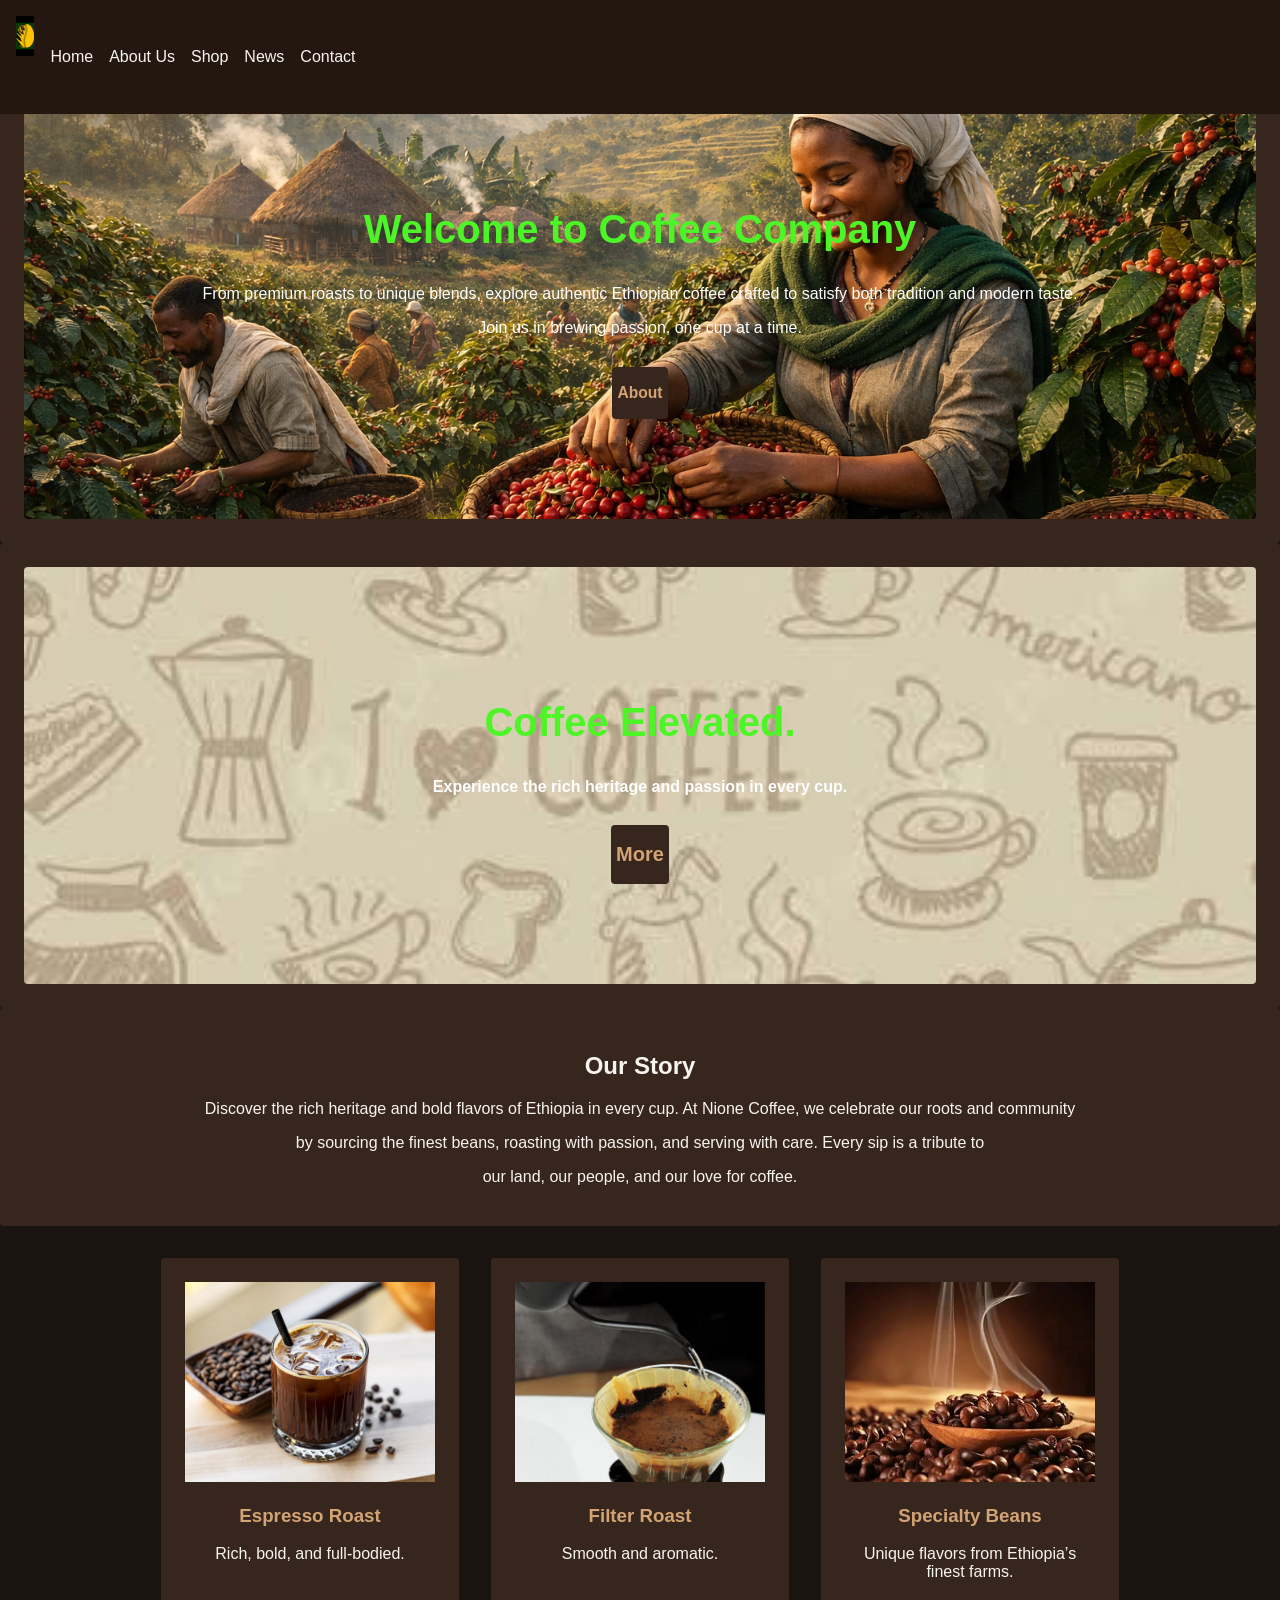
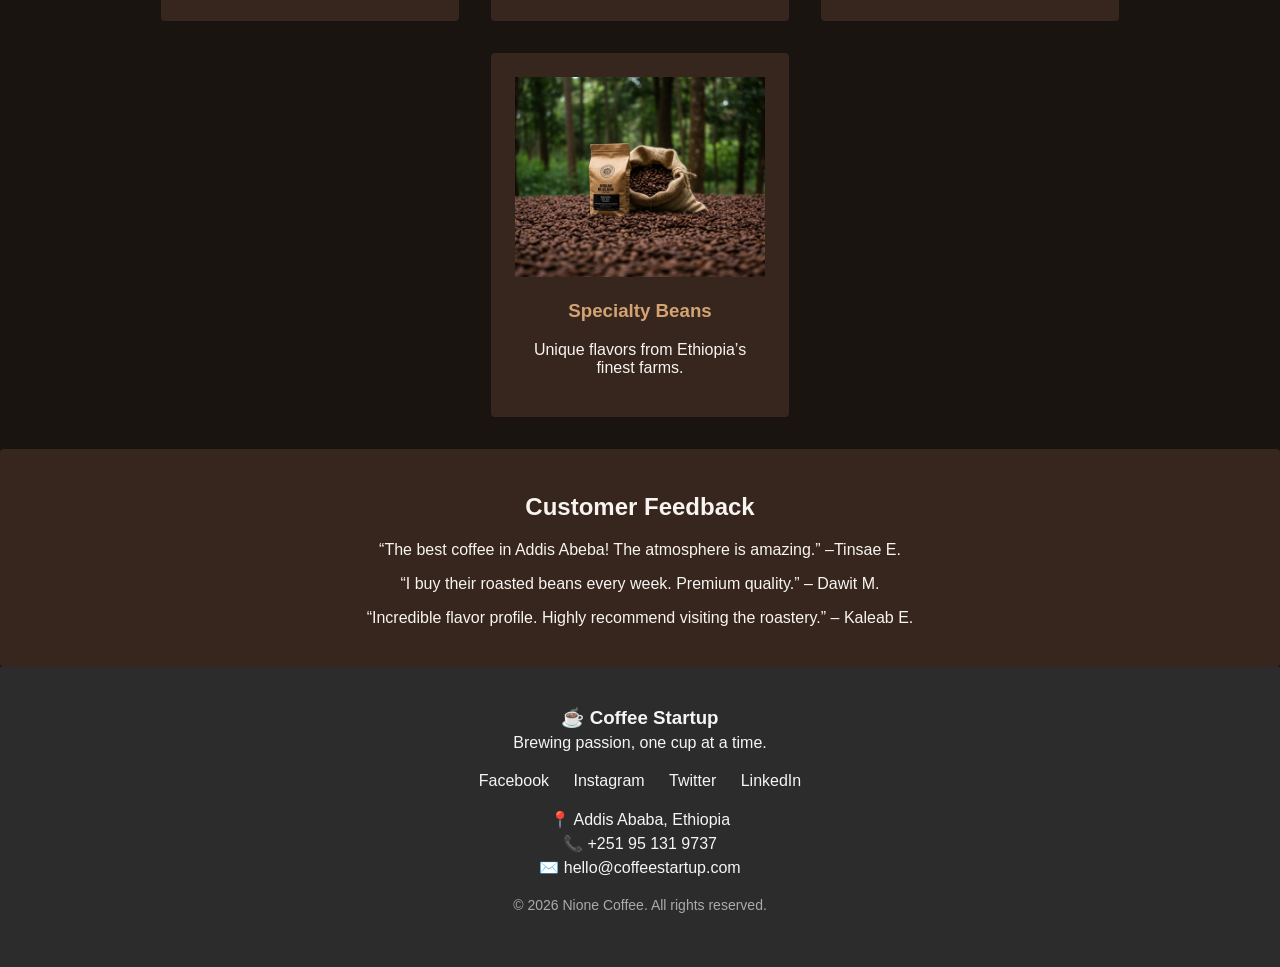
==== index.html @ ac16df78 "Update index.html" ====
<!DOCTYPE html>
<html lang="en">
  <meta name="viewport" content="width=device-width, initial-scale=1.0">

  <head>
  <title>Naion</title>
  <!-- Add the favicon link -->
  <link rel="icon" href="coffee%20imge/photo_2026-03-15_19-44-44.jpg" type="image/x-icon">
</head>
  
<head>
  <meta charset="UTF-8">

 
  <link rel="stylesheet" href="css/styles.css">
 
</head>
<body>
   

  
 <header class="navbar">
  <div class="logo">
  <img src="coffee%20imge/photo_2026-03-15_18-00-04.jpg"  style="height:40px;" >
</div>
  <ul>
    <li><a href="index.html">Home</a></li>
    <li><a href="About.html">About Us</a></li>
    <li><a href="shop.html">Shop</a></li>
     <li><a href="News.html">News</a></li>
    <li><a href="contact.html">Contact</a></li>
  </ul>
</header>

  <!-- Home Section (Hope) -->
<section id="hero-content" class="hero-content" >
    
    <div class="hero-content"  
    style="background-image: url('coffee imge/0260321_161617.png');
         background-size:100%;
         background-position: center;
         color: white;
         text-align: center;
         padding: 100px 100px;">
        <h1>Welcome to Coffee Company</h1>
      <p>From premium roasts to unique blends, explore authentic Ethiopian coffee crafted
        to satisfy both tradition and modern taste. </p>
      <p>Join us in brewing passion, one cup at a time.</p>
   <div >
      <button > <h3>  About  </h3> </button>
    </div>
    </div>
  </section>

   
  <section id="hero-content" class="hero-content" >
    
    <div class="hero-content"  
    style="background-image: url('coffee imge/coffee background.jpg');
         background-size:100%;
         background-position: center;
         color: white;
         text-align: center;
         padding: 100px 20px;">
      <h1><B>Coffee Elevated.</B></h1>
      <p><B>Experience the rich heritage and passion in every cup.</B></p>
<div>
       <button ><h2>More</h2></button>
</div>
    </div>
  </section>
 
  <!-- Story Section -->
  <section id="hero-content" class="hero-content">
    <h2>Our Story</h2>
    <p> Discover the rich heritage and bold flavors of Ethiopia in every cup.
      At Nione Coffee, we celebrate our roots and community</p> <p>by sourcing the finest beans,
      roasting with passion, and serving with care. 
      Every sip is a tribute to</p><p> our land, our people, and our love for coffee.</p>
  
  </section>

  <!-- Products Section -->
  
  
  
  <section id="products" class="products">
    
    <div class="product-grid">
      <div class="product">
        <img src="coffee imge/Espresso Roast.jpg" alt="Espresso Roast">
        <h3>Espresso Roast</h3>
        <p>Rich, bold, and full-bodied.</p>
      </div>
      <div class="product">
        <img src="coffee%20imge/Filter Roast.jpg" alt="Filter Roast">
        <h3>Filter Roast</h3>
        <p>Smooth and aromatic.</p>
      </div>
      <div class="product">
        <img src="coffee imge/Specialty Beans.webp" alt="Specialty Coffee">
        <h3>Specialty Beans</h3>
        <p>Unique flavors from Ethiopia’s finest farms.</p>
      </div>
       <div class="product">
        <img src="coffee%20imge/forest.png" alt="Specialty Coffee">
        <h3>Specialty Beans</h3>
        <p>Unique flavors from Ethiopia’s finest farms.</p>
      </div>
       
    </div>
  </section>

 

  <!-- Testimonials -->
  <section id="hero-content" class="hero-content">
    <h2>Customer Feedback</h2>
    <blockquote>“The best coffee in Addis Abeba! The atmosphere is amazing.” –Tinsae E.</blockquote>
    <blockquote>“I buy their roasted beans every week. Premium quality.” – Dawit M.</blockquote>
    <blockquote>“Incredible flavor profile. Highly recommend visiting the roastery.” – Kaleab E.</blockquote>
  </section>
<fotter>
  <footer style="background-color:#2c2c2c; color:#f5f5f5; padding:40px 20px; text-align:center;">
  <div style="margin-bottom:20px;">
    <h3 style="margin:0; font-family:'Arial', sans-serif;">☕ Coffee Startup</h3>
    <p style="margin:5px 0;">Brewing passion, one cup at a time.</p>
  </div>

  <!-- Social Media Links -->
  <div style="margin:20px 0;">
    <a href="https://tiyo-man.github.io/coffee/contact.html" target="_blank" style="margin:0 10px; color:#f5f5f5; text-decoration:none;">Facebook</a>
    <a href="https://tiyo-man.github.io/coffee/contact.html" target="_blank" style="margin:0 10px; color:#f5f5f5; text-decoration:none;">Instagram</a>
    <a href="https://tiyo-man.github.io/coffee/contact.html target="_blank" style="margin:0 10px; color:#f5f5f5; text-decoration:none;">Twitter</a>
    <a href="https://tiyo-man.github.io/coffee/contact.html" target="_blank" style="margin:0 10px; color:#f5f5f5; text-decoration:none;">LinkedIn</a>
  </div>

  <!-- Contact Info -->
  <div style="margin:20px 0;">
    <p style="margin:5px 0;">📍 Addis Ababa, Ethiopia</p>
    <p style="margin:5px 0;">📞 +251 95 131 9737</p>
    <p style="margin:5px 0;">✉️ hello@coffeestartup.com</p>
  </div>

  <div style="margin-top:20px; font-size:14px; color:#aaa;">
  <p>  © 2026 Nione Coffee. All rights reserved.</p>
  </div>
</footer>

        <script src="js/main.js"></script>
   
</body>
</html>
---- css/styles.css ----
/* Phones */
@media (max-width: 600px) {
  nav ul {
    flex-direction: column;
    font-size: 14px;
  }
}

/* Tablets */
@media (min-width: 601px) and (max-width: 1024px) {
  nav ul {
    flex-direction: row;
    font-size: 16px;
  }
}

/* Desktops */
@media (min-width: 1025px) {
  nav ul {
    font-size: 18px;
  }
}



body {
  margin: 0;
  font-family: 'Segoe UI', Arial, sans-serif;
  background: #1a1410;
  color: #f8f4f0;
  padding-top: 50px; /* prevents overlap with fixed nav */
}

/* Navigation bar */
.navbar {
  position: fixed;
  top: 0;
  width: 100%;
  background: #231710; /* dark brown background */
  padding: 1rem 1rem;

  z-index: 100;
  display: flex;
  justify-content: 200em
  align-items: center;
}

/* Logo */
.navbar .logo {
  font-size: 2rem;
  font-weight: bold;
  color: #d4a373; /* golden accent */
  letter-spacing: 2em;
}

/* Menu */
.navbar ul {
  list-style: none;
  display: flex;
  gap: 1em;

  padding: 1em;
}

.navbar ul li a {
  color: #f8f4f0;
  text-decoration: none;
  font-weight: 500;
  transition: color 0.3s ease;
}

.navbar ul li a:hover {
  color: #d4a373; /* hover accent */
}


/* Hero sections */


.hero-content {
   background: #36261e;
  border-radius: 4px;
  padding: 1.5em;
  max-width: 100%;
  max-height: 100%;
  text-align: center;
  animation: fadeInUp 0.75s ease;
}
.hero-content h1 {
  font-size: 2.5em;
  color: #4DF527;
.hero-content h2, h3 { color: #d4a373; }
}
.hero-content button {
  margin-top: 1em;
  background: #36261e;
  color: #d4a373;
  border: none;
  padding: 0.1em 0.4em;
  border-radius: 4px;
  font-weight: bold;
  cursor: pointer;
}
.product button:hover { background: #d4a373; }


/* Product Grid */
.product-grid {
  display: flex;
  flex-wrap: wrap;
  justify-content: center;
  gap: 2em;
  padding: 2em;
}
.product {
  background: #36261e;
  border-radius: 4px;
  padding: 1.5em;
  width: 250px;
  text-align: center;
  animation: fadeInUp 0.75s ease;
}
.product img {
  width: 100%;
  max-width: 250px;
  height: 200px;
  object-fit: cover;
}
.product h3 { color: #d4a373; }
.product button {
  margin-top: 1em;
  background: #36261e;
  color: #d4a373;
  border: none;
  padding: 0.1em 0.4em;
  border-radius: 4px;
  font-weight: bold;
  cursor: pointer;
}
.product button:hover { background: #d4a373; }

/* Modal */
.modal {
  display: none;
  position: fixed;
  inset: 0;
  background: rgba(30,20,16,.8);
  justify-content: center;
  align-items: center;
  z-index: 1000;
}
.modal-content {
  background: #231710;
  padding: 2em;
  border-radius: 12px;
  max-width: 350px;
  margin: auto;
  color: #f8f4f0;
  position: relative;
}
.close {
  position: absolute;
  top: 1em; right: 1em;
  font-size: 1.6em;
  color: #f8f4f0;
  cursor: pointer;
}

/* Footer */
footer {
  background: #2c2c2c;
  text-align: center;
  padding: 2em;
  color: #aaa;
}

/* Animations */
@keyframes fadeInUp {
  from { opacity:0; transform:translateY(30px); }
  to { opacity:1; transform:translateY(0); }
}
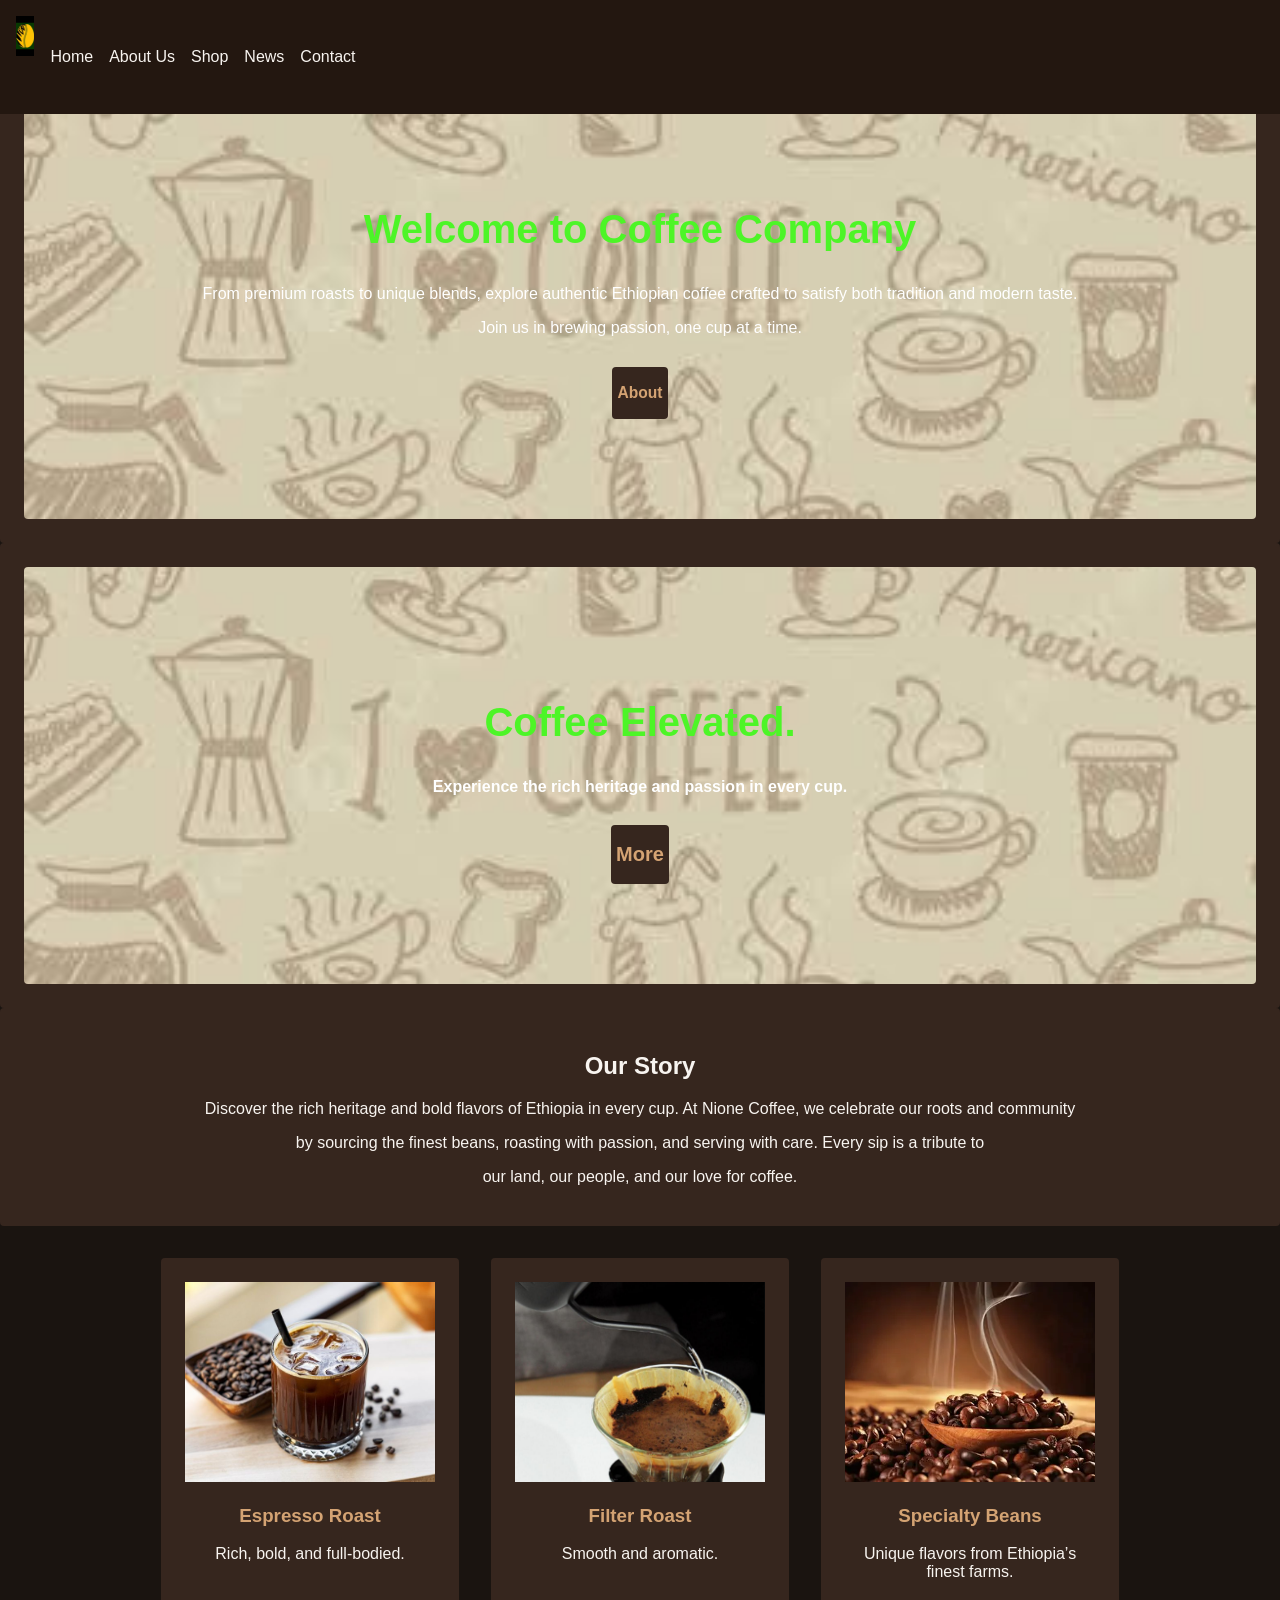
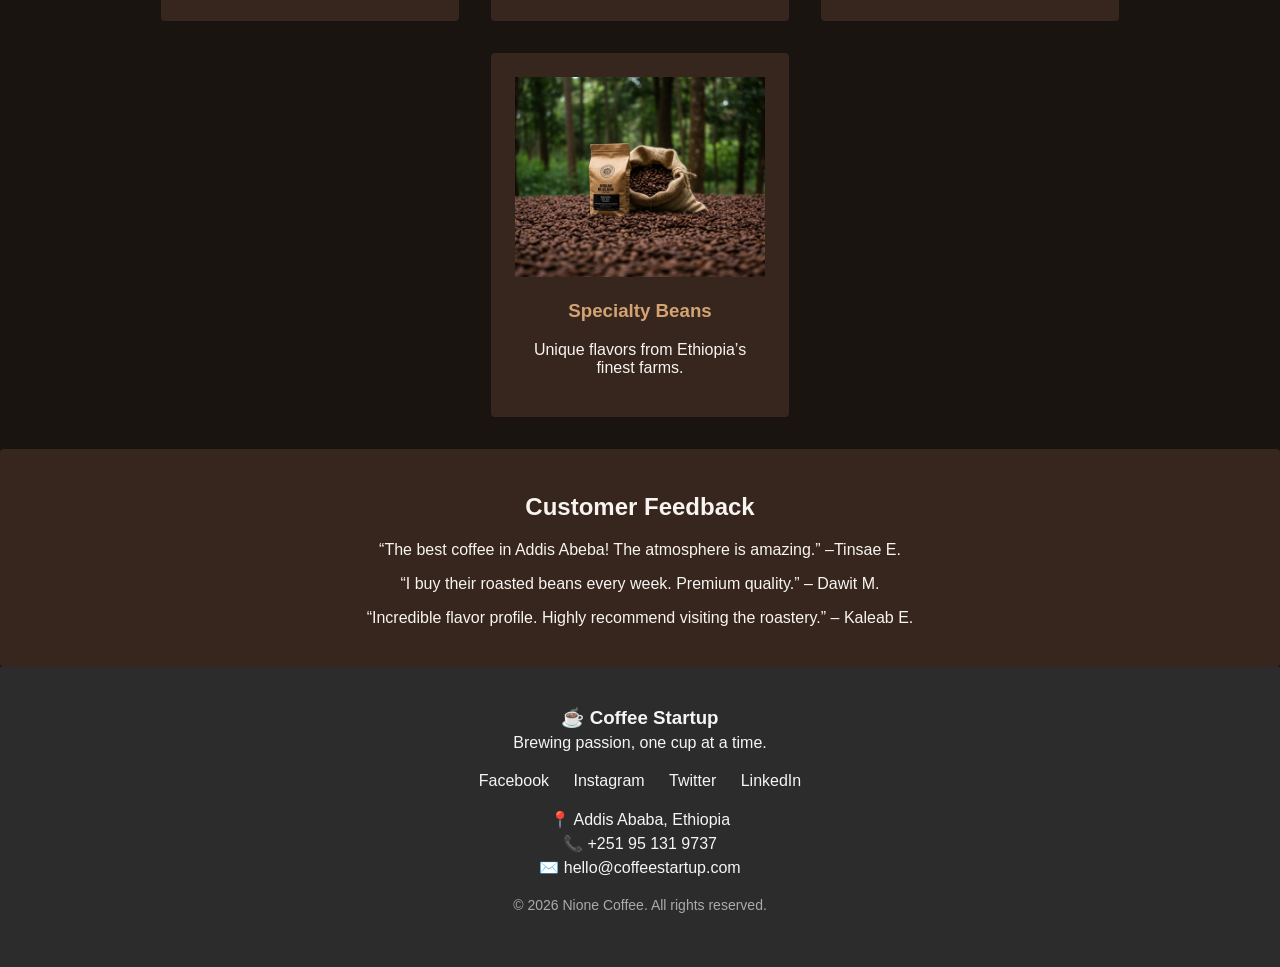
==== commit 4271f1fc: "Update index.html" ====
--- a/index.html
+++ b/index.html
@@ -35,13 +35,13 @@
   <!-- Home Section (Hope) -->
 <section id="hero-content" class="hero-content" >
     
-    <div class="hero-content"  
-    style="background-image: url('coffee imge/0260321_161617.png');
+     <div class="hero-content"  
+    style="background-image: url('coffee imge/coffee background.jpg');
          background-size:100%;
          background-position: center;
          color: white;
          text-align: center;
-         padding: 100px 100px;">
+         padding: 100px 20px;">
         <h1>Welcome to Coffee Company</h1>
       <p>From premium roasts to unique blends, explore authentic Ethiopian coffee crafted
         to satisfy both tradition and modern taste. </p>
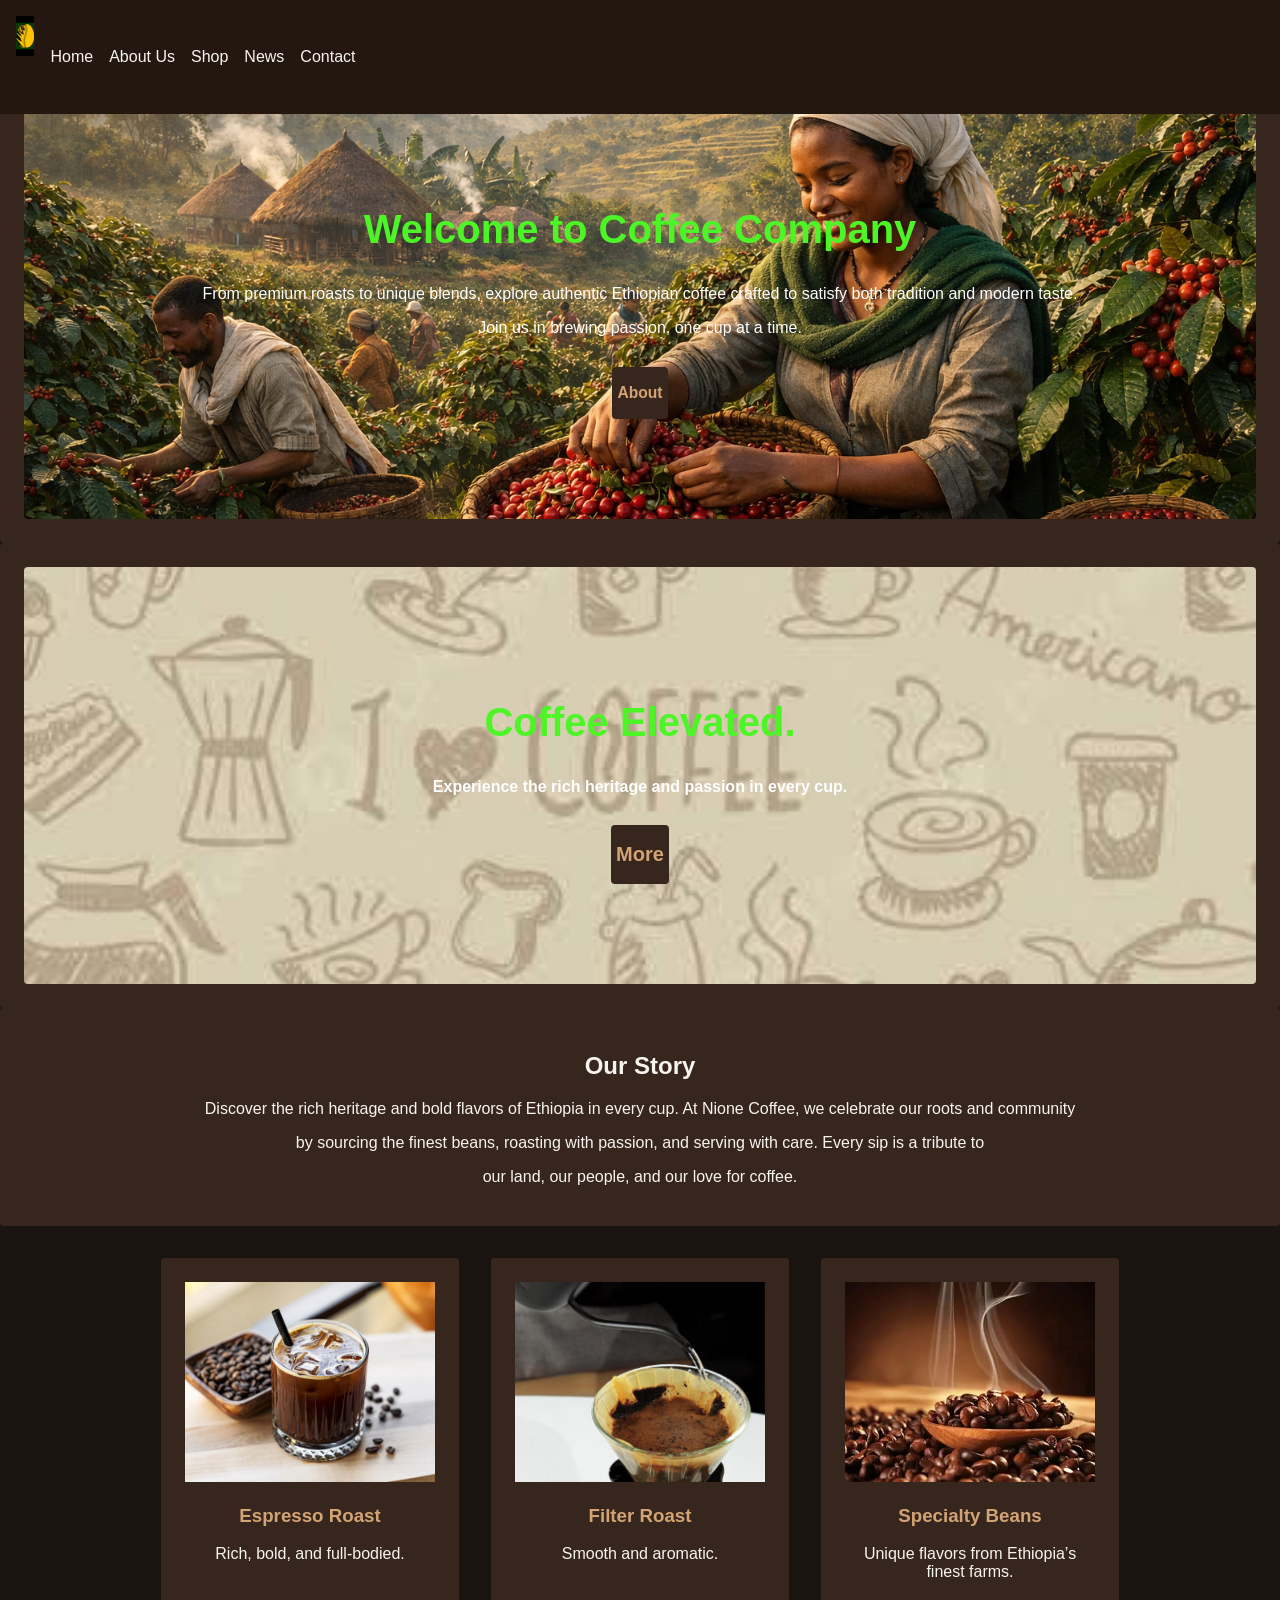
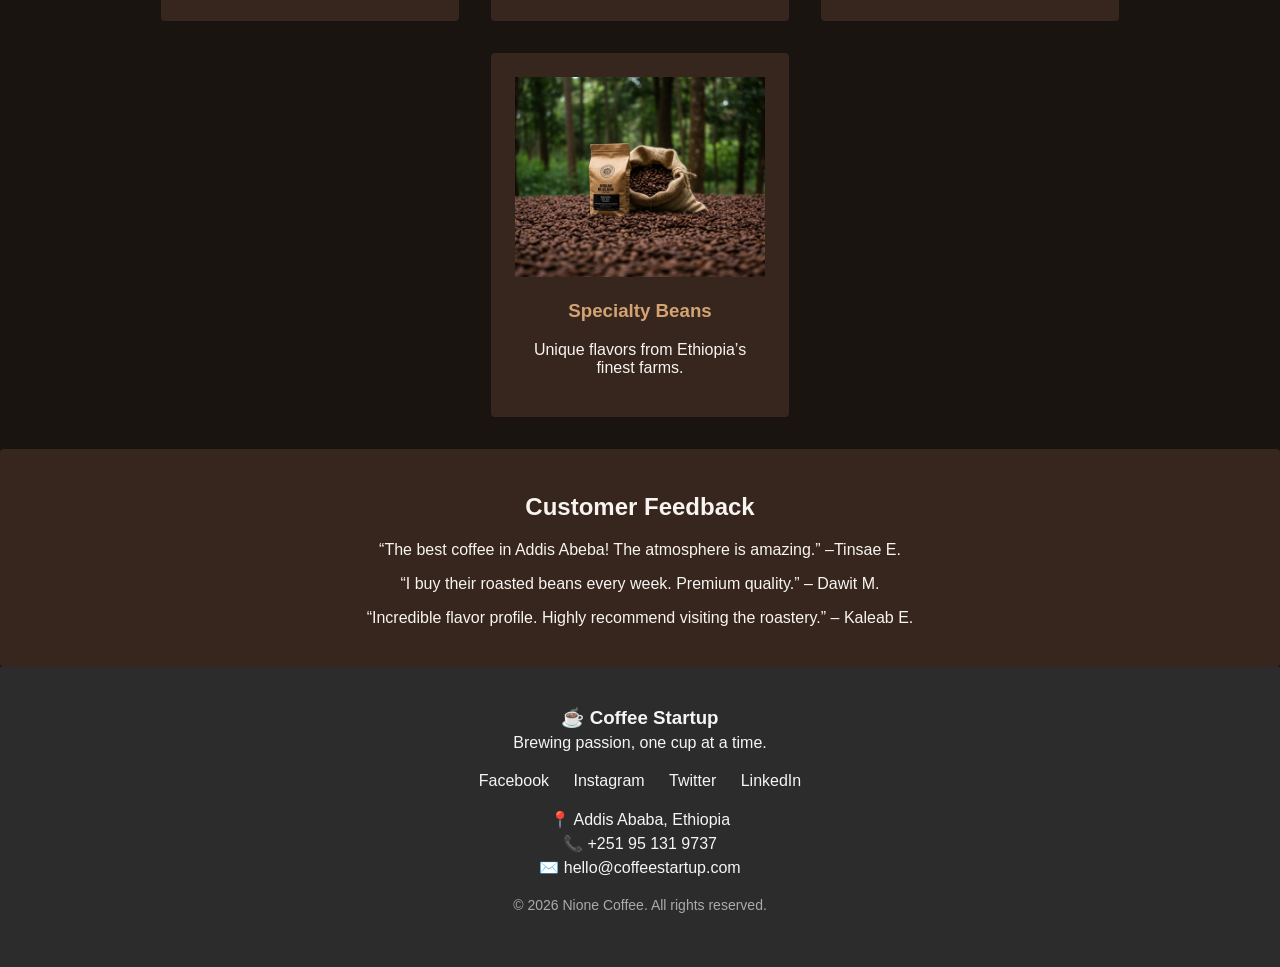
==== commit 17eefc8a: "Update index.html" ====
--- a/index.html
+++ b/index.html
@@ -36,7 +36,7 @@
 <section id="hero-content" class="hero-content" >
     
      <div class="hero-content"  
-    style="background-image: url('coffee imge/coffee background.jpg');
+    style="background-image: url('coffee imge/0260321_161617.png');
          background-size:100%;
          background-position: center;
          color: white;
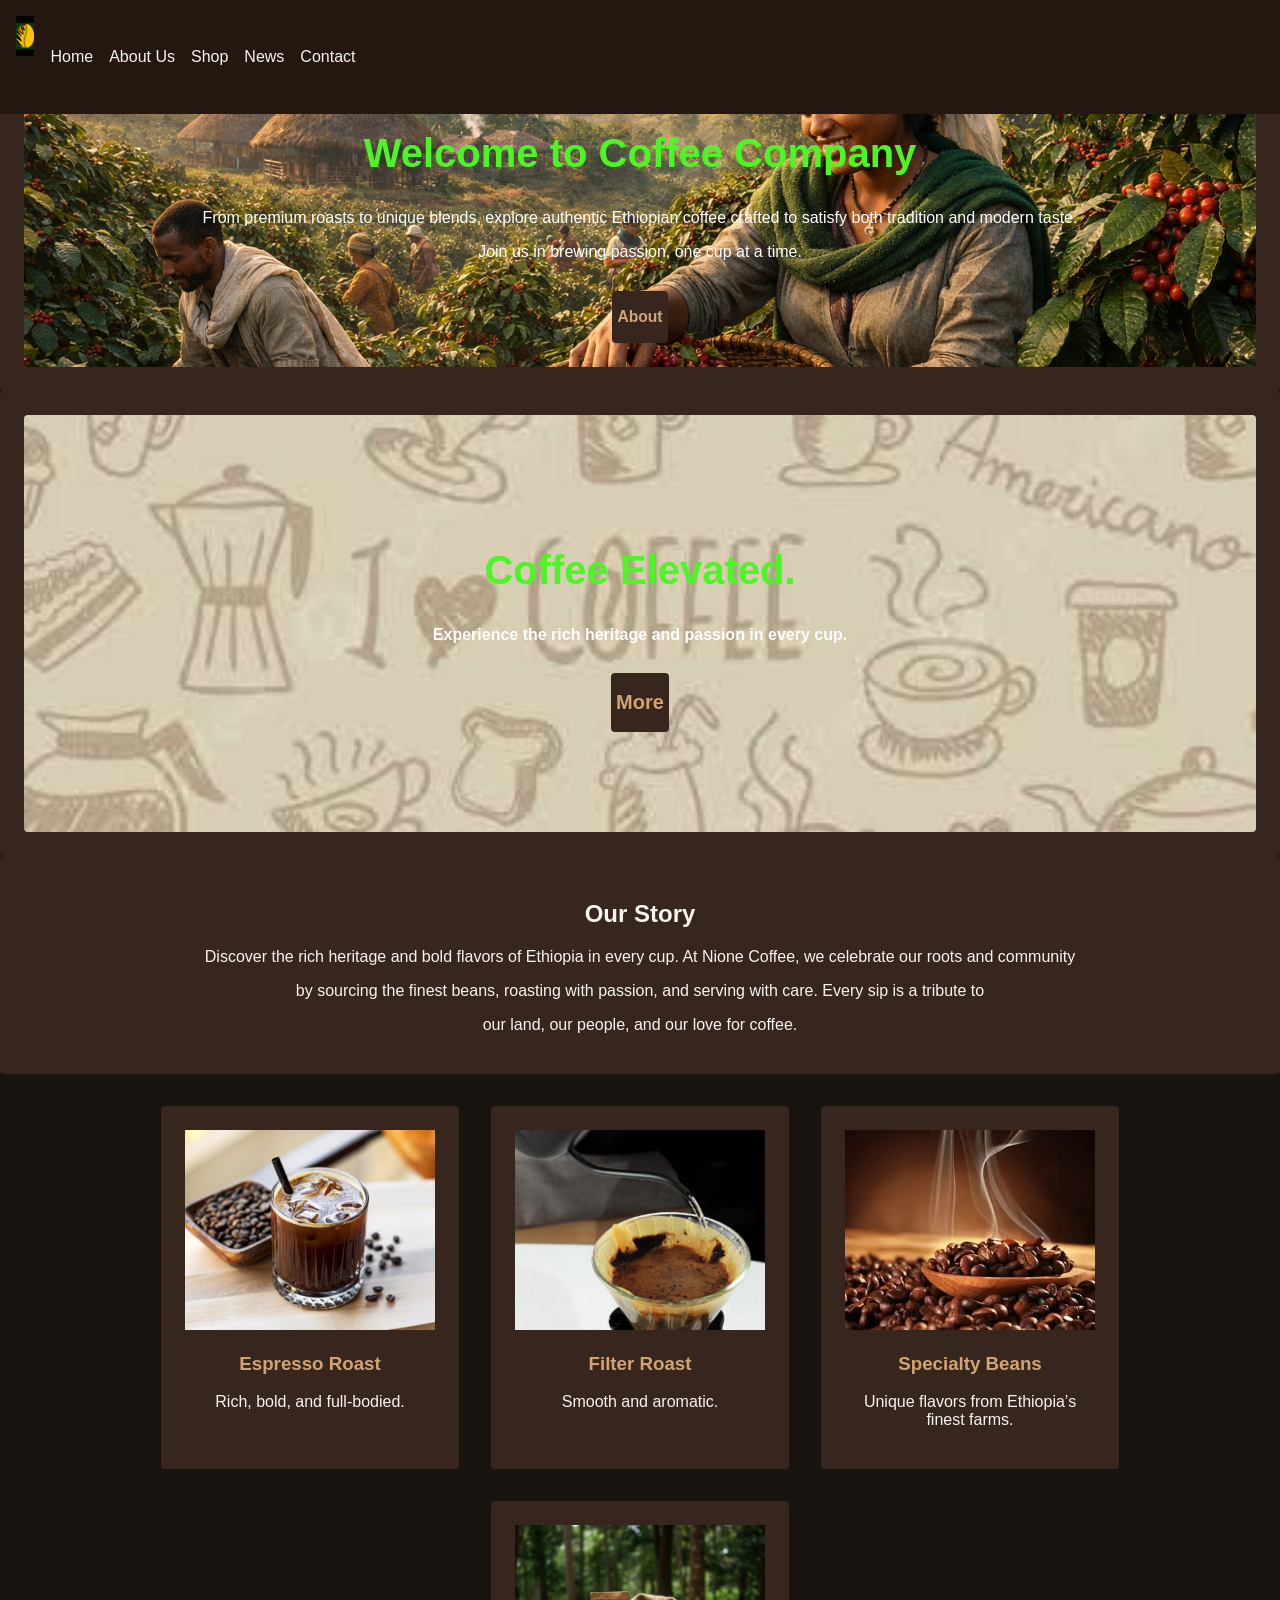
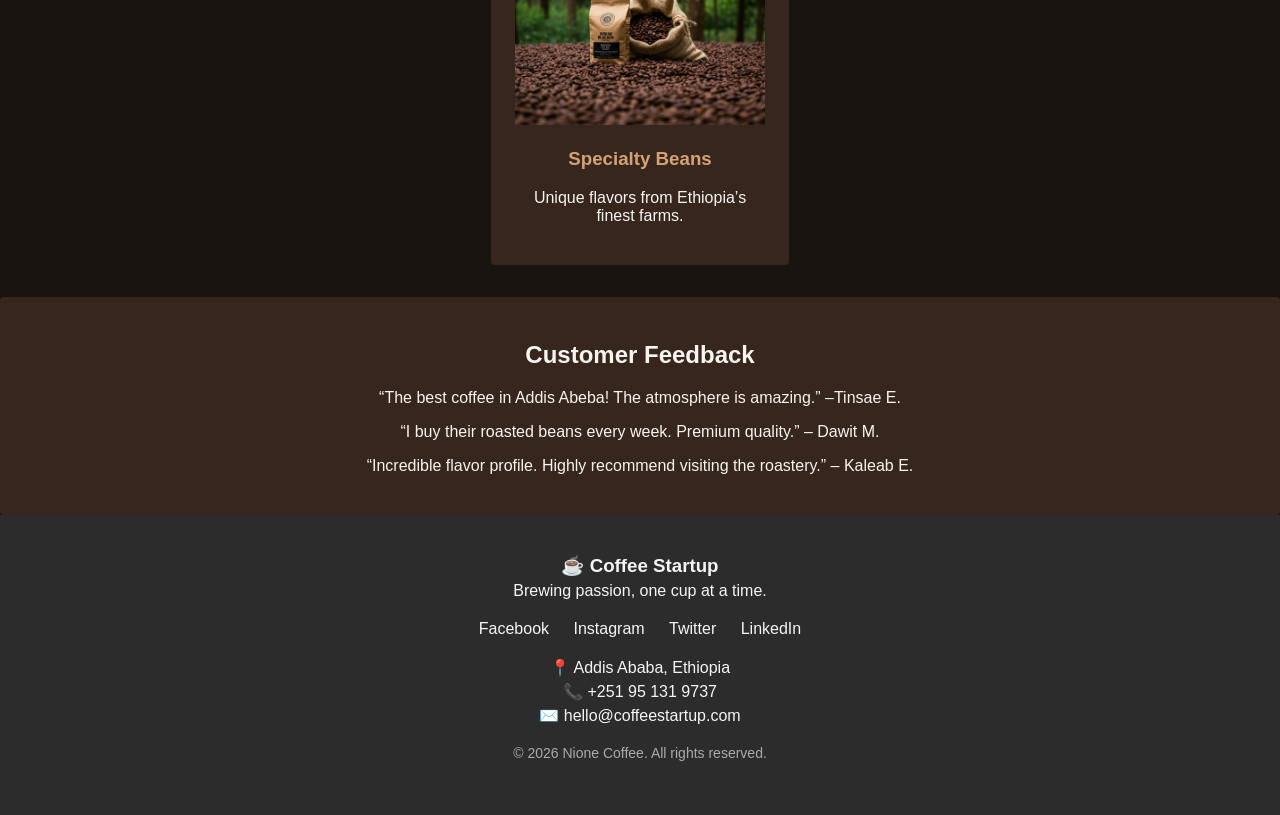
==== commit 90f82046: "Update index.html" ====
--- a/index.html
+++ b/index.html
@@ -40,8 +40,7 @@
          background-size:100%;
          background-position: center;
          color: white;
-         text-align: center;
-         padding: 100px 20px;">
+         text-align: center;">
         <h1>Welcome to Coffee Company</h1>
       <p>From premium roasts to unique blends, explore authentic Ethiopian coffee crafted
         to satisfy both tradition and modern taste. </p>
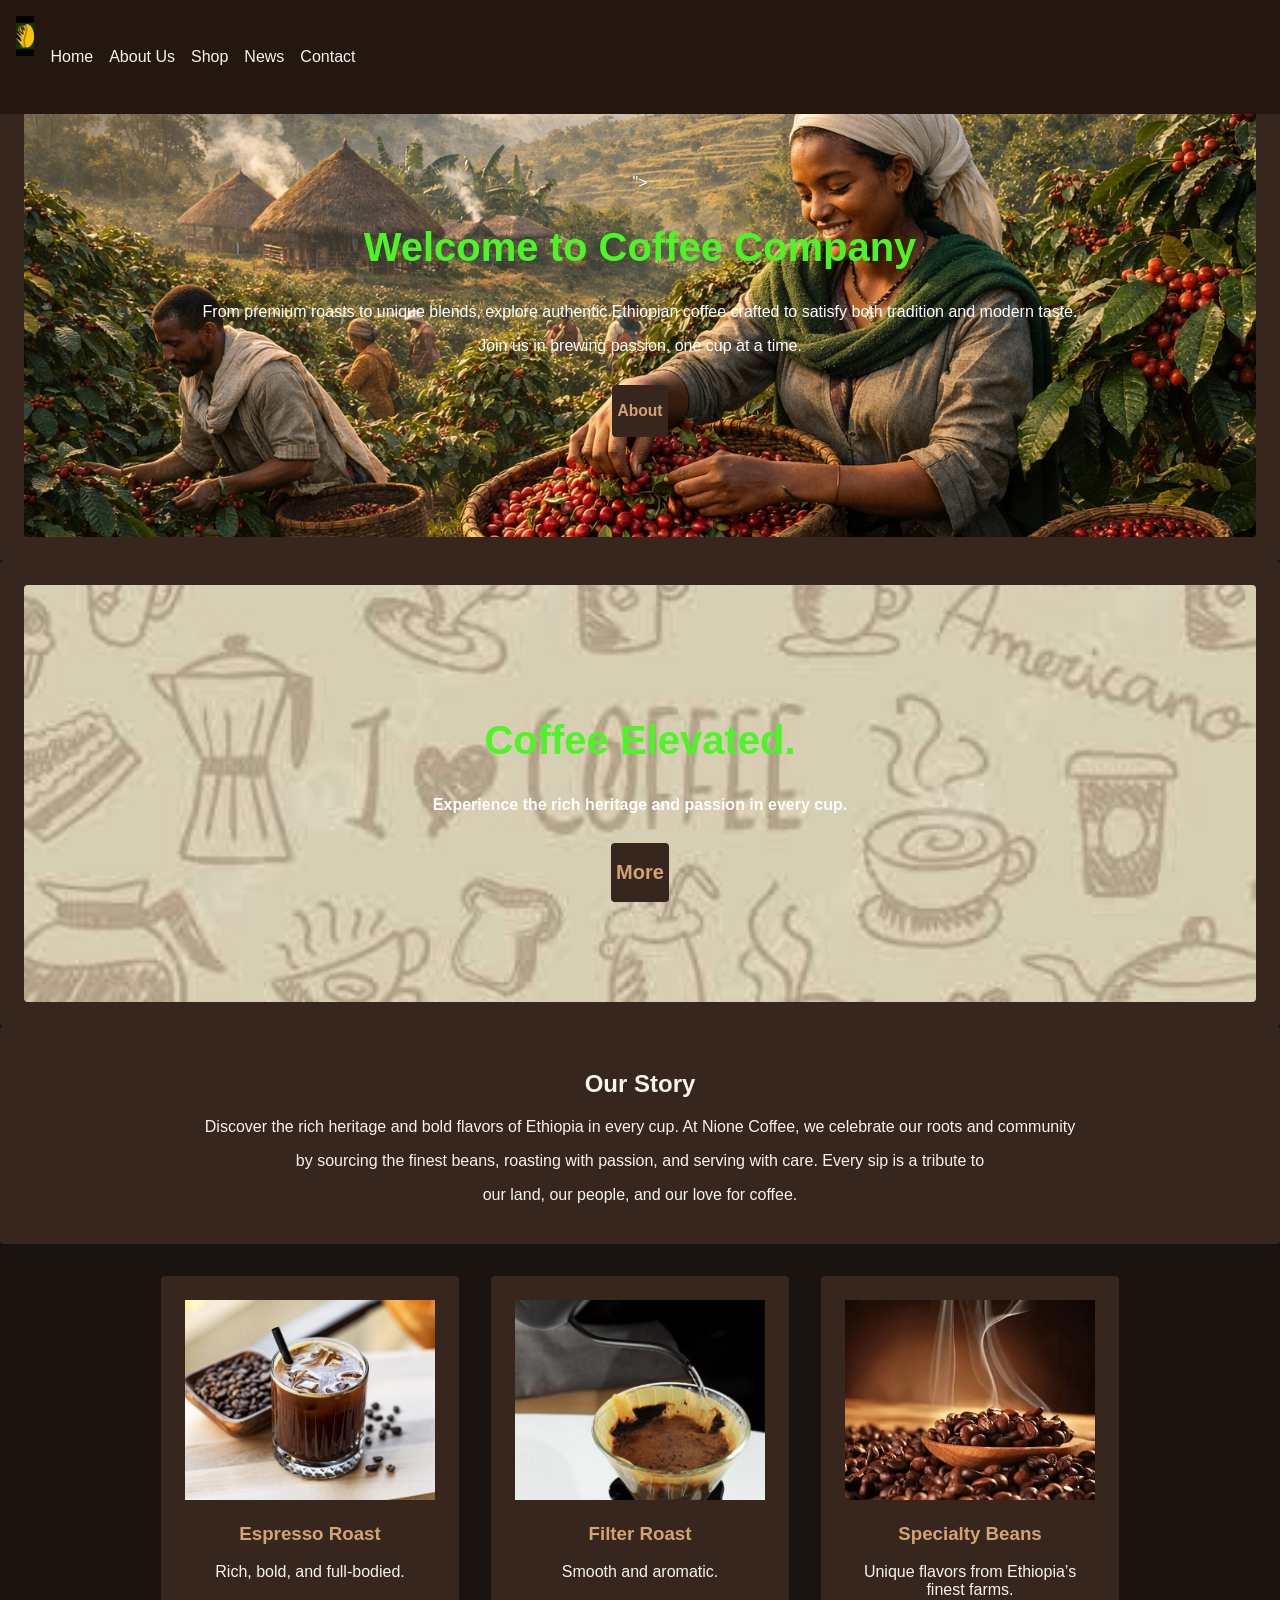
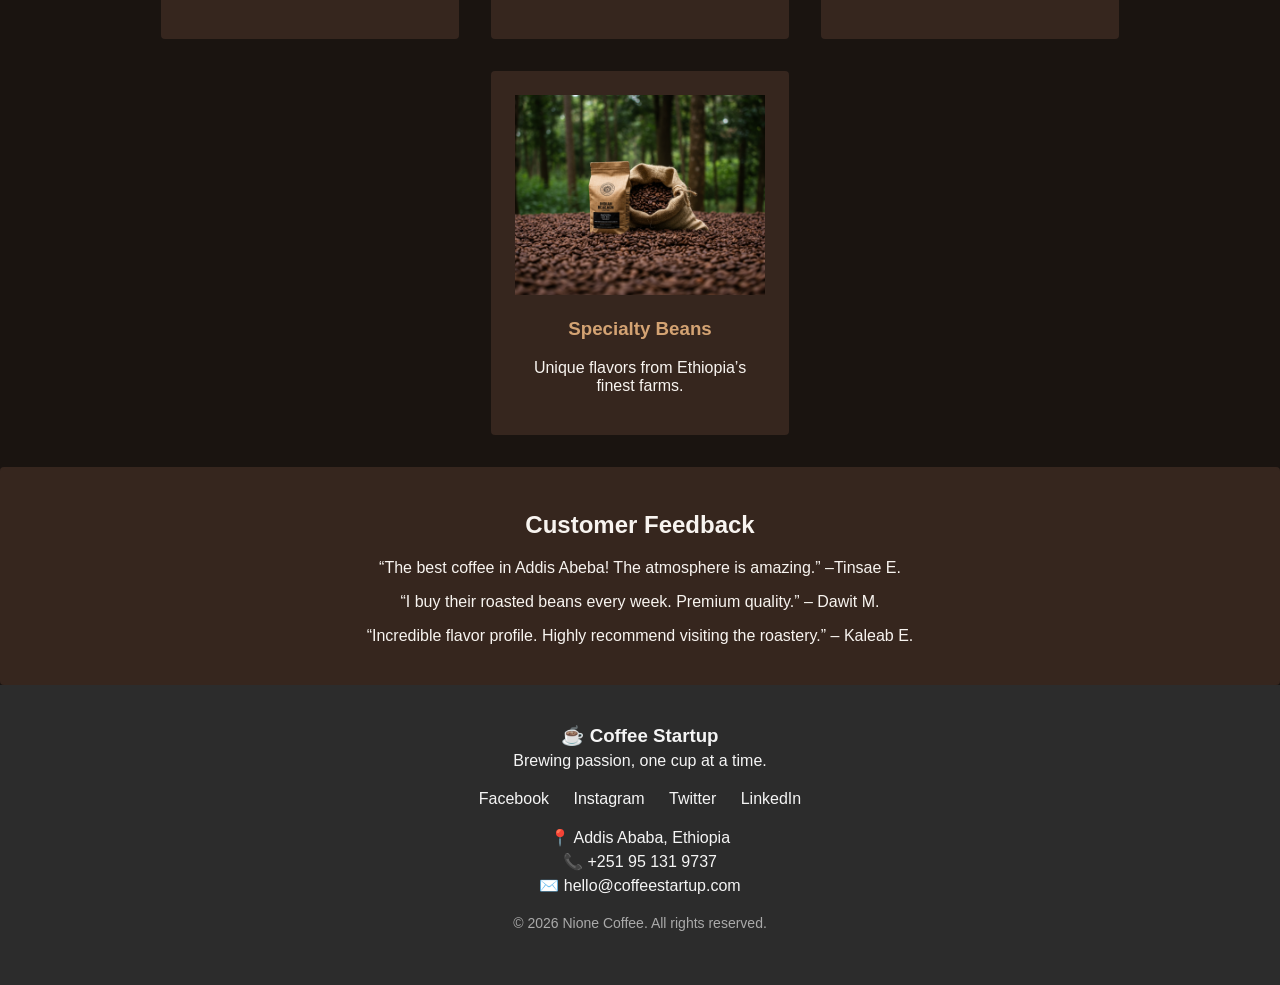
==== commit 5b5f472f: "Update index.html" ====
--- a/index.html
+++ b/index.html
@@ -40,7 +40,8 @@
          background-size:100%;
          background-position: center;
          color: white;
-         text-align: center;">
+         text-align: center;
+         padding: 100px 0px;">">
         <h1>Welcome to Coffee Company</h1>
       <p>From premium roasts to unique blends, explore authentic Ethiopian coffee crafted
         to satisfy both tradition and modern taste. </p>
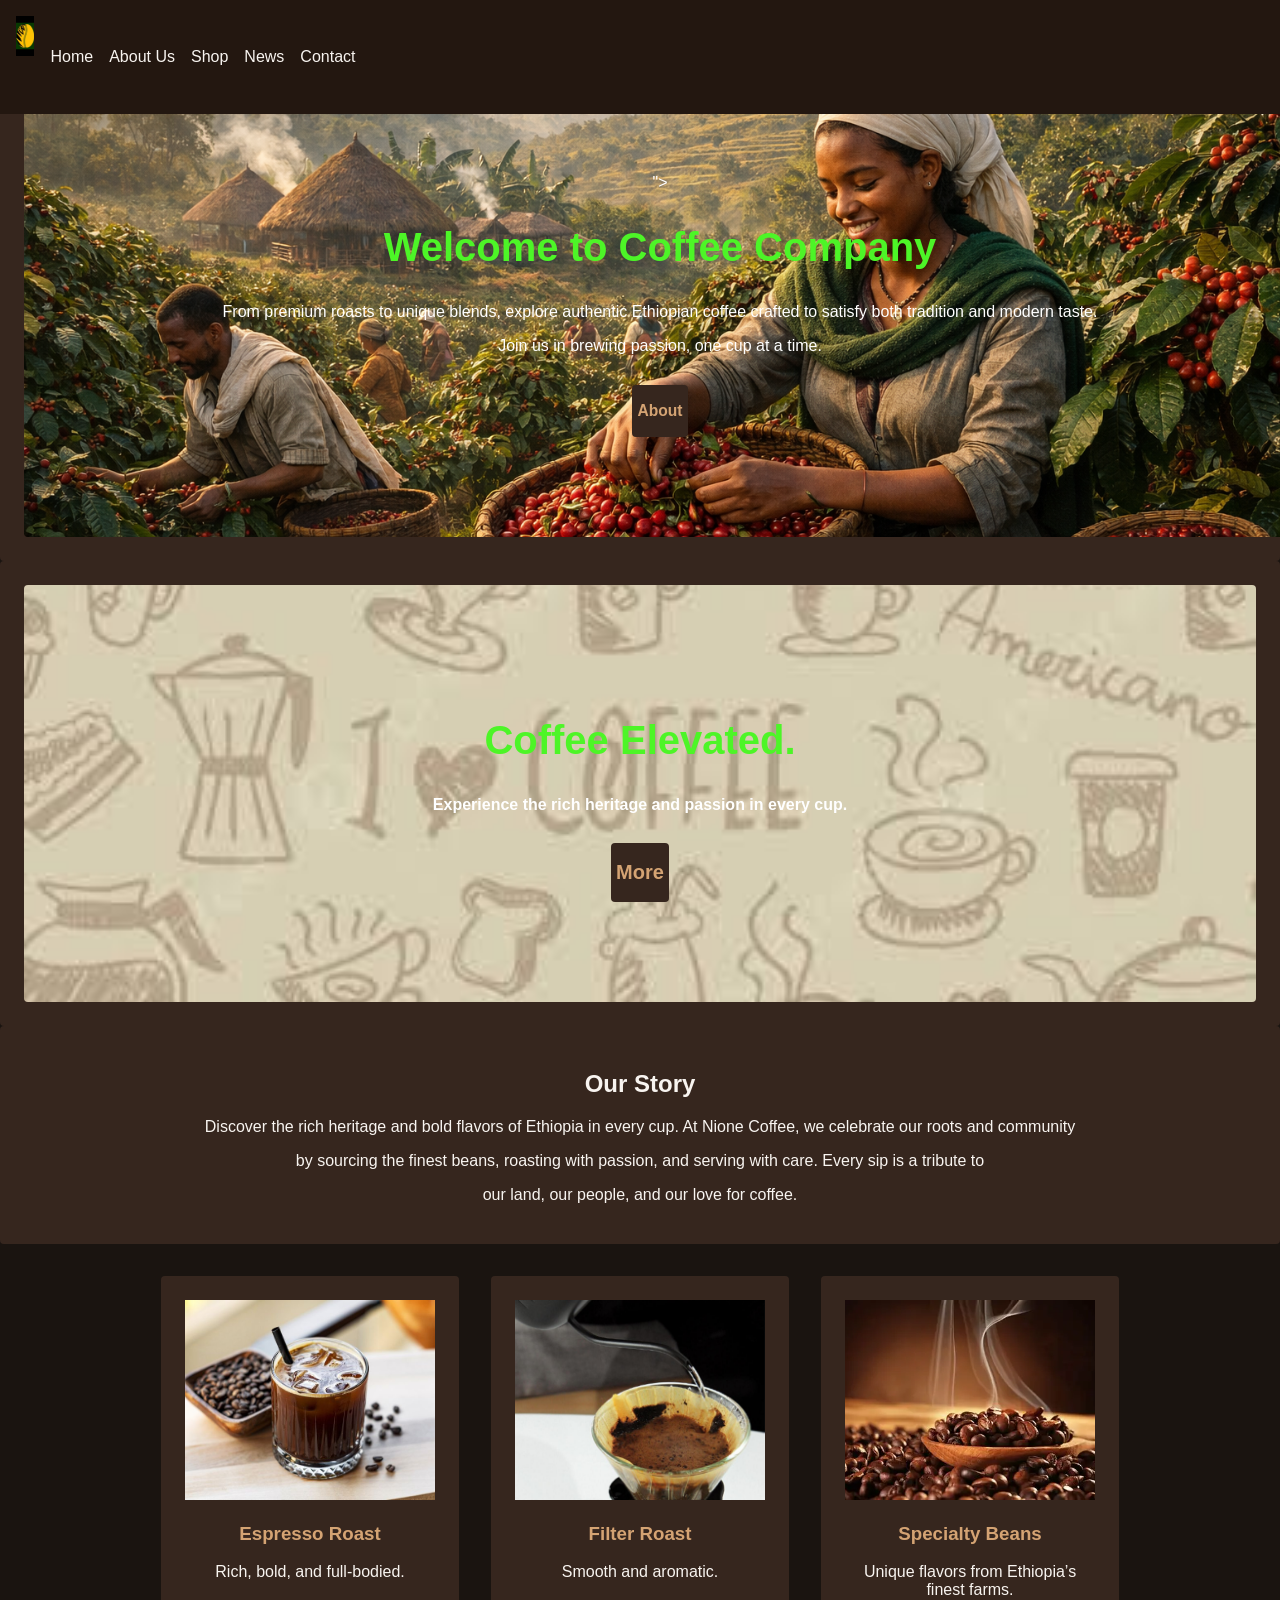
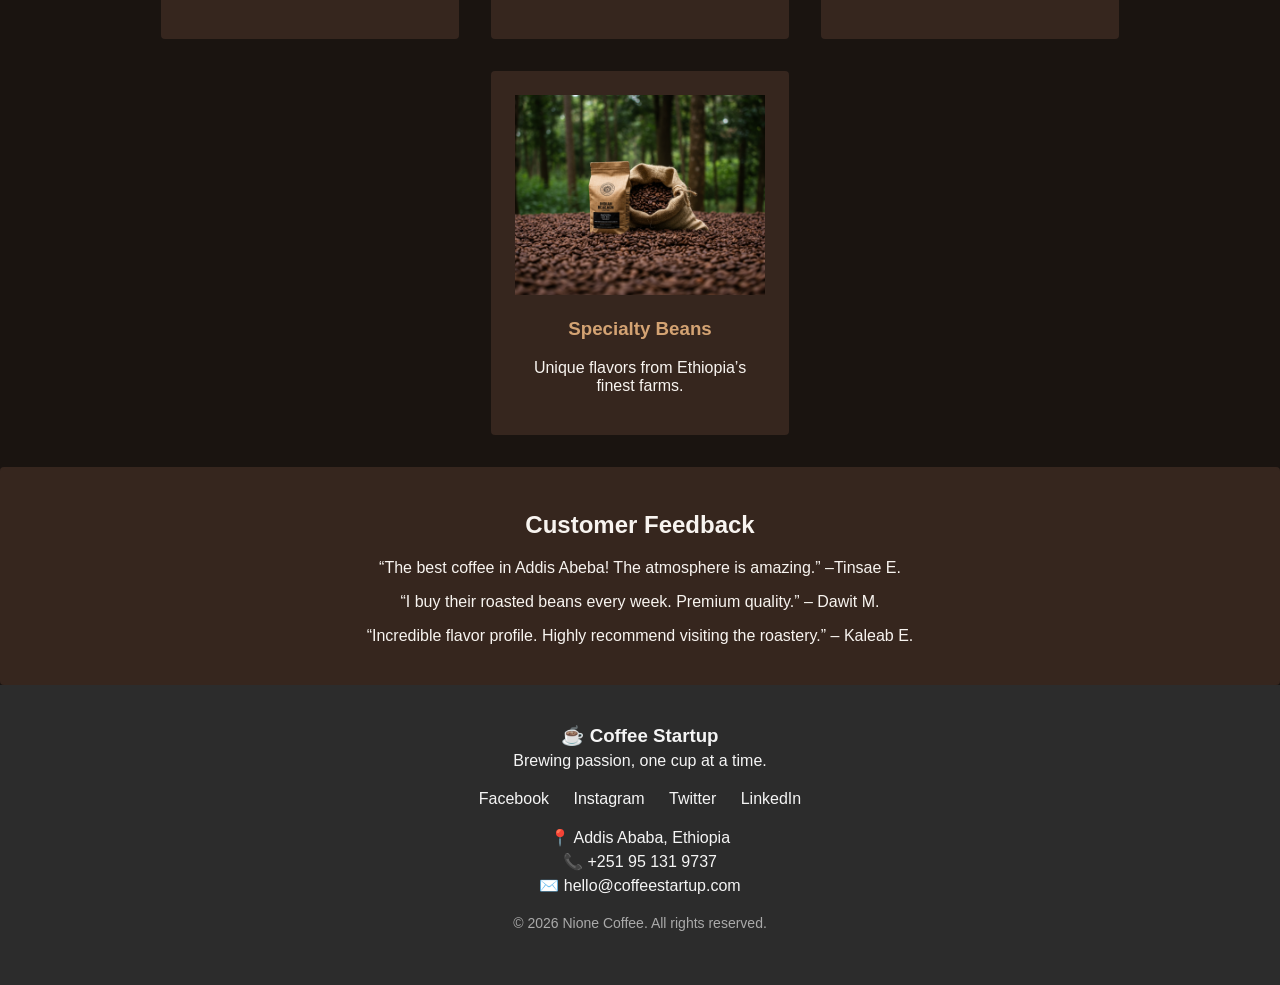
==== commit ae1bb3e8: "Update index.html" ====
--- a/index.html
+++ b/index.html
@@ -37,11 +37,13 @@
     
      <div class="hero-content"  
     style="background-image: url('coffee imge/0260321_161617.png');
+       width: 100%;
+       height: 100%;
          background-size:100%;
          background-position: center;
          color: white;
          text-align: center;
-         padding: 100px 0px;">">
+         padding: 100px 20px;">">
         <h1>Welcome to Coffee Company</h1>
       <p>From premium roasts to unique blends, explore authentic Ethiopian coffee crafted
         to satisfy both tradition and modern taste. </p>
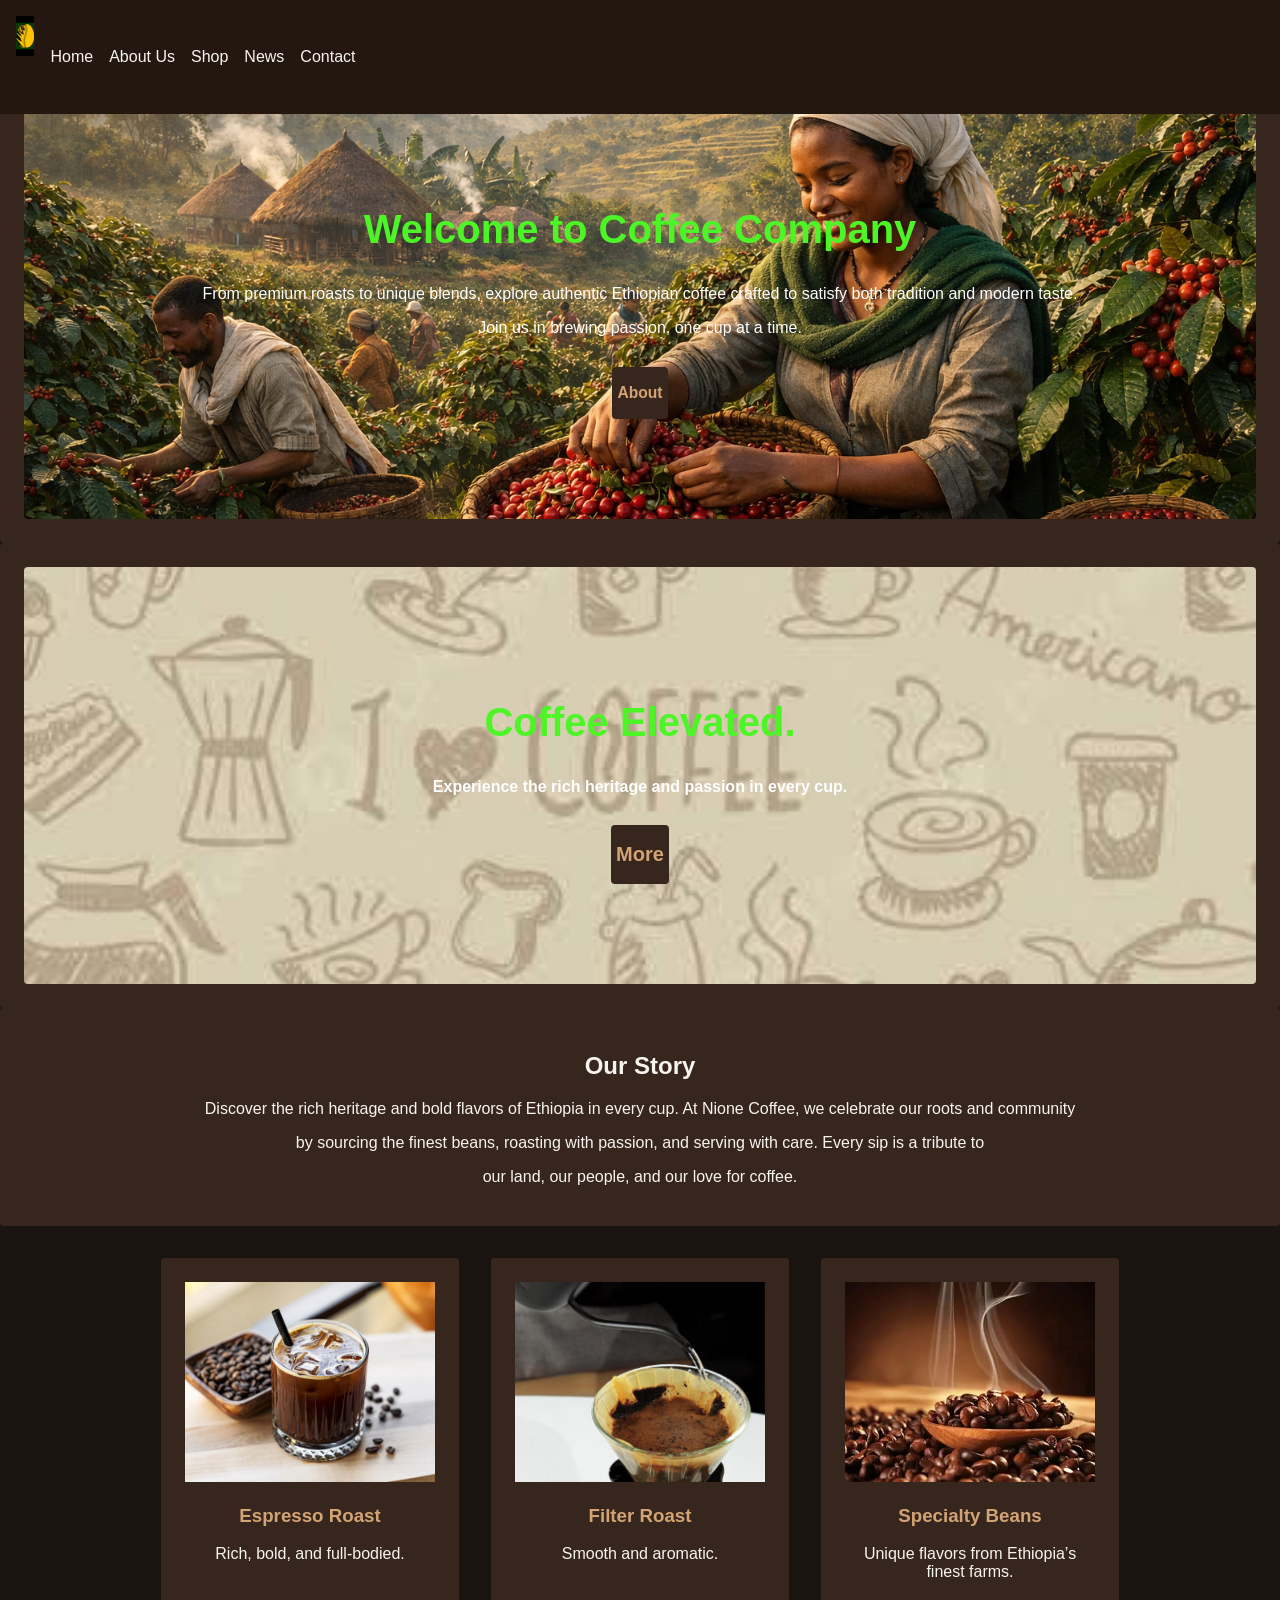
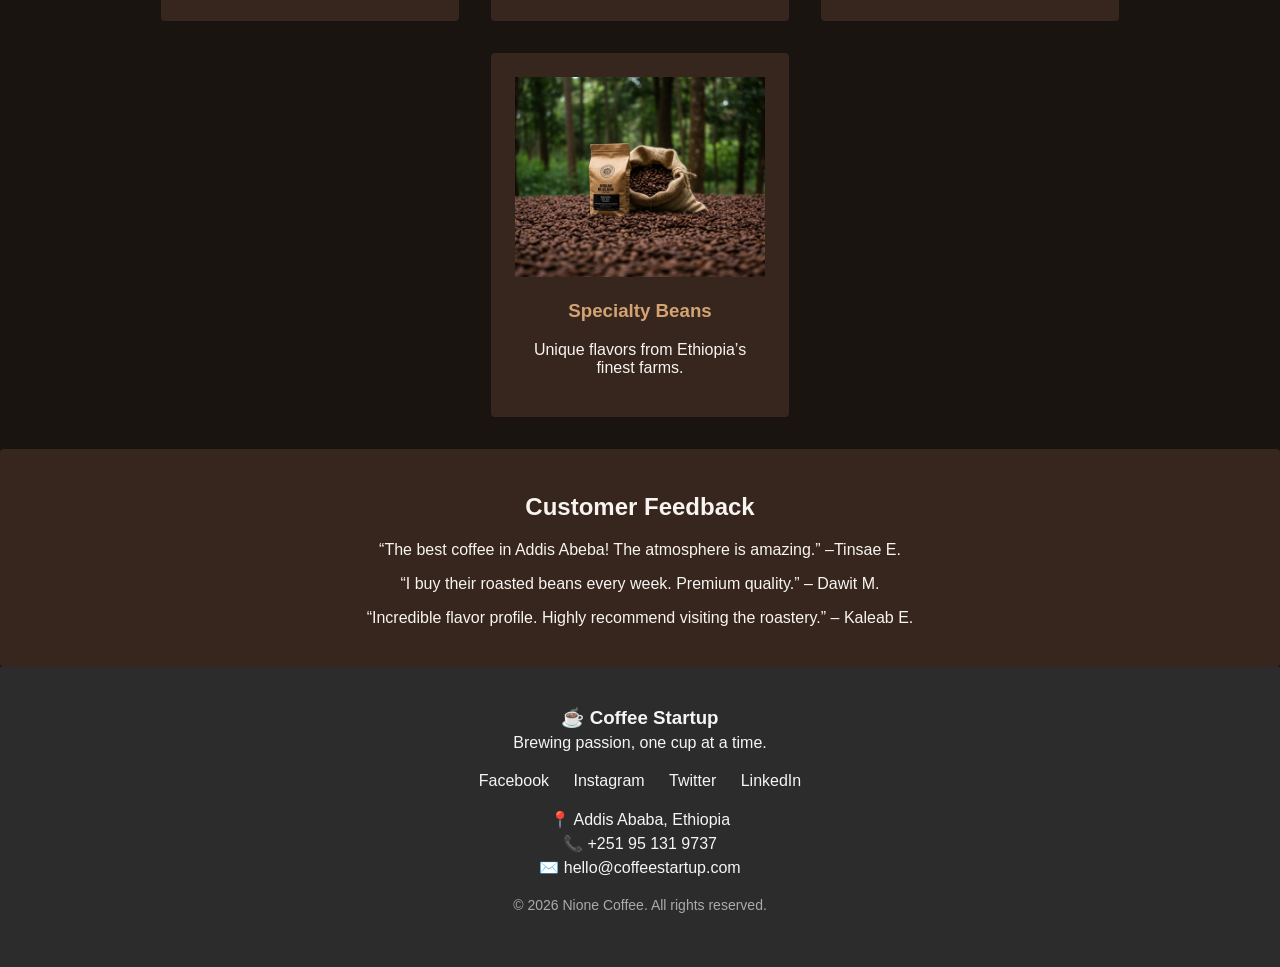
==== commit 35183c39: "Update index.html" ====
--- a/index.html
+++ b/index.html
@@ -37,13 +37,11 @@
     
      <div class="hero-content"  
     style="background-image: url('coffee imge/0260321_161617.png');
-       width: 100%;
-       height: 100%;
-         background-size:100%;
+       background-size:100%;
          background-position: center;
          color: white;
          text-align: center;
-         padding: 100px 20px;">">
+         padding: 100px 20px;">
         <h1>Welcome to Coffee Company</h1>
       <p>From premium roasts to unique blends, explore authentic Ethiopian coffee crafted
         to satisfy both tradition and modern taste. </p>
